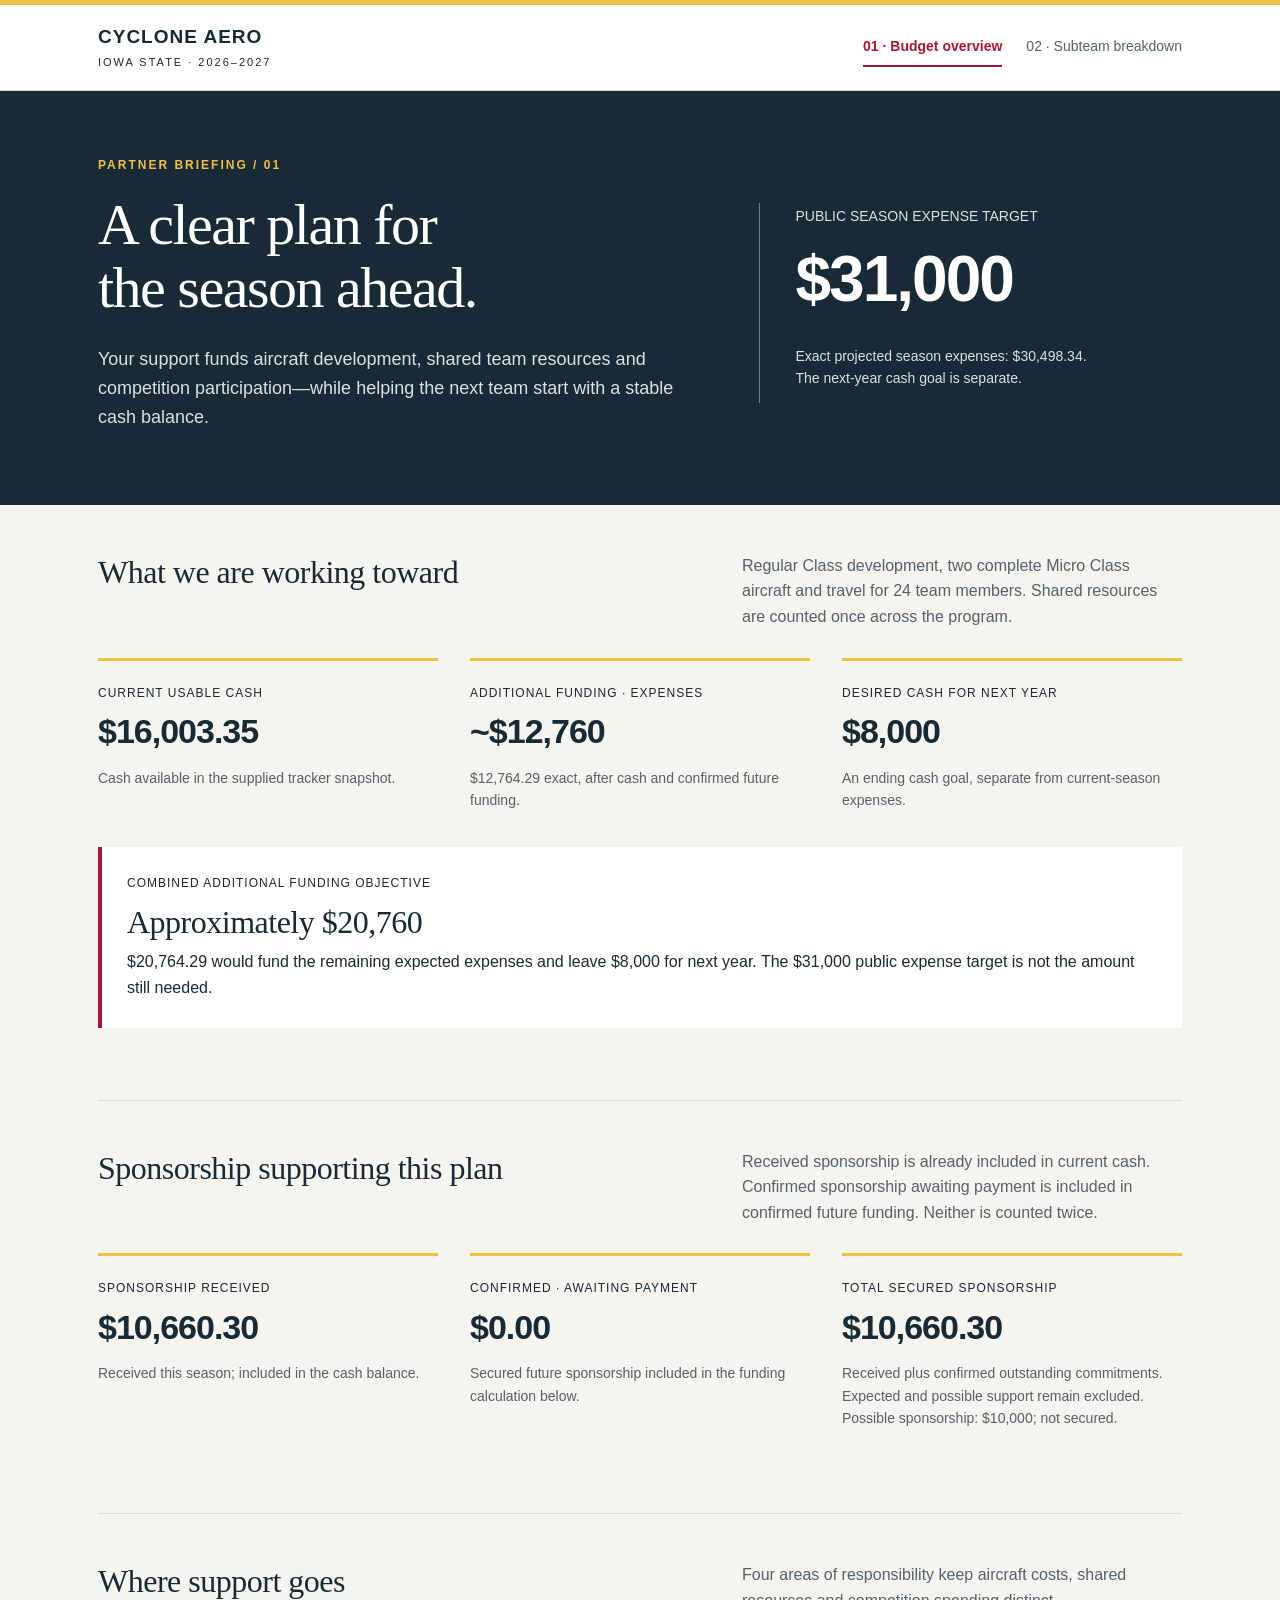
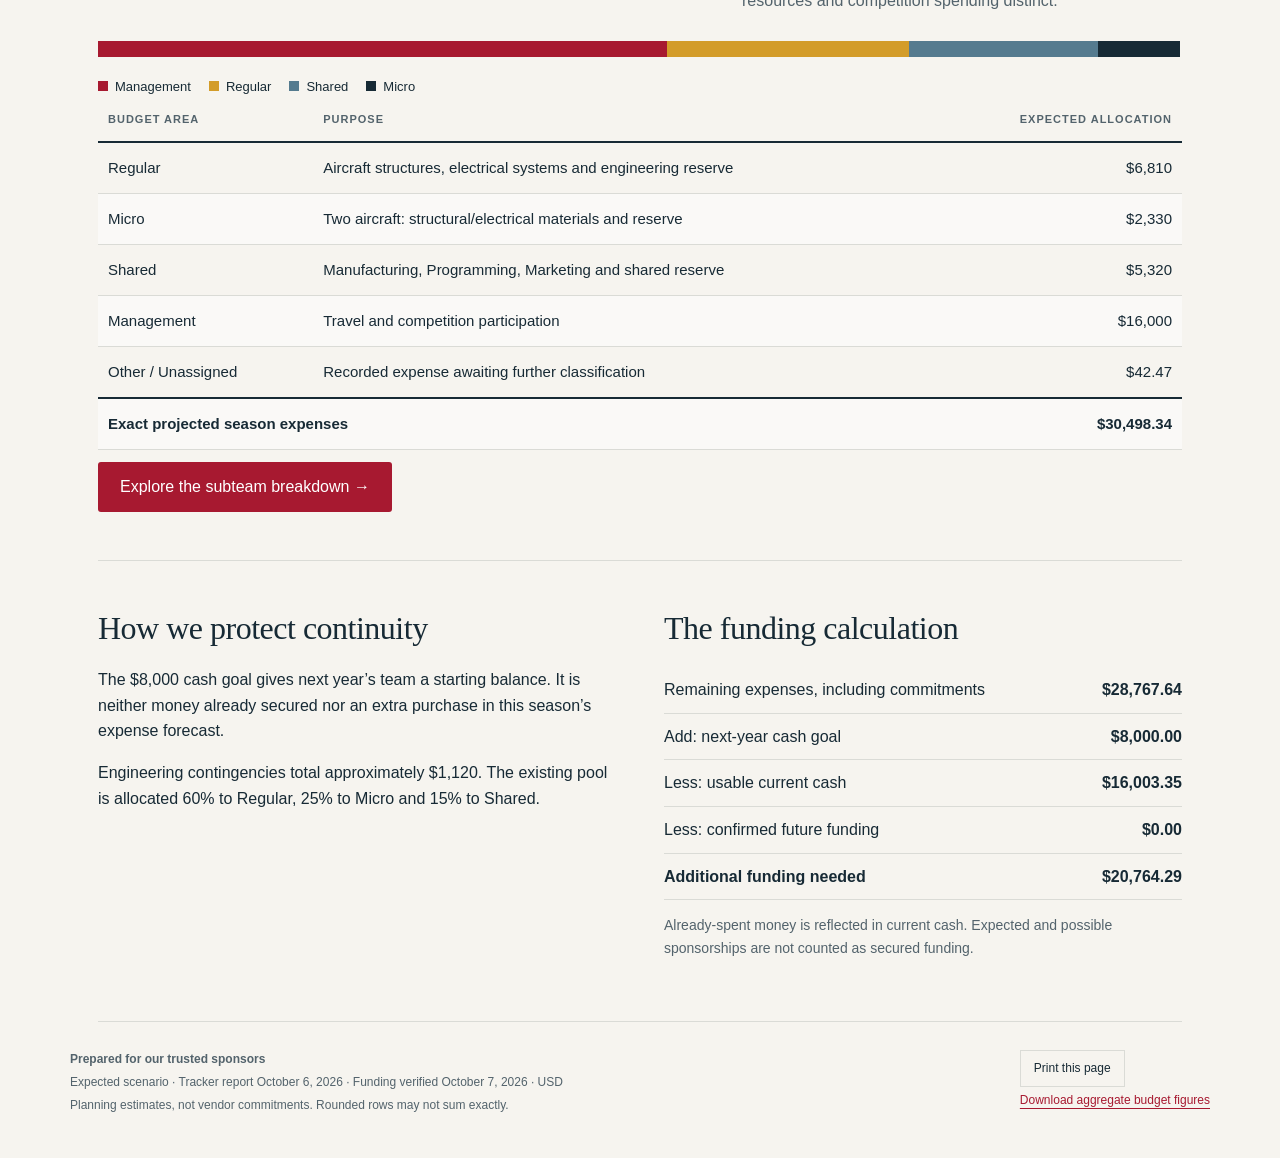
==== index.html @ ca758426 "Publish sponsor briefing with verified cash and sponsorship totals" ====
<!doctype html><html lang="en"><head><meta charset="utf-8"><meta name="viewport" content="width=device-width,initial-scale=1"><meta name="robots" content="noindex,nofollow"><meta name="description" content="Cyclone Aero Design 2026–2027 budget briefing for trusted sponsors. Budget overview and subteam allocations."><title>Budget overview | Cyclone Aero</title><link rel="stylesheet" href="styles.css"></head><body><header><div class="wrap header"><a class="brand" href="index.html">CYCLONE AERO<small>IOWA STATE · 2026–2027</small></a><nav aria-label="Sponsor briefing"><a href="index.html" aria-current="page">01 · Budget overview</a><a href="subteams.html" >02 · Subteam breakdown</a></nav></div></header><main><section class="hero"><div class="wrap hero-grid"><div><div class="eyebrow">Partner briefing / 01</div><h1>A clear plan for<br>the season ahead.</h1><p>Your support funds aircraft development, shared team resources and competition participation—while helping the next team start with a stable cash balance.</p></div><div class="hero-number"><span>PUBLIC SEASON EXPENSE TARGET</span><strong>$31,000</strong><p>Exact projected season expenses: $30,498.34.<br>The next-year cash goal is separate.</p></div></div></section><div class="wrap"><section class="section"><div class="sectionhead"><h2>What we are working toward</h2><p>Regular Class development, two complete Micro Class aircraft and travel for 24 team members. Shared resources are counted once across the program.</p></div><div class="metrics"><div class="metric"><span class="label">Current usable cash</span><strong>$16,003.35</strong><p>Cash available in the supplied tracker snapshot.</p></div><div class="metric"><span class="label">Additional funding · expenses</span><strong>~$12,760</strong><p>$12,764.29 exact, after cash and confirmed future funding.</p></div><div class="metric"><span class="label">Desired cash for next year</span><strong>$8,000</strong><p>An ending cash goal, separate from current-season expenses.</p></div></div><div class="callout"><span class="label">Combined additional funding objective</span><h2 style="margin:8px 0">Approximately $20,760</h2><p>$20,764.29 would fund the remaining expected expenses and leave $8,000 for next year. The $31,000 public expense target is not the amount still needed.</p></div></section><section class="section"><div class="sectionhead"><h2>Sponsorship supporting this plan</h2><p>Received sponsorship is already included in current cash. Confirmed sponsorship awaiting payment is included in confirmed future funding. Neither is counted twice.</p></div><div class="metrics"><div class="metric"><span class="label">Sponsorship received</span><strong>$10,660.30</strong><p>Received this season; included in the cash balance.</p></div><div class="metric"><span class="label">Confirmed · awaiting payment</span><strong>$0.00</strong><p>Secured future sponsorship included in the funding calculation below.</p></div><div class="metric"><span class="label">Total secured sponsorship</span><strong>$10,660.30</strong><p>Received plus confirmed outstanding commitments. Expected and possible support remain excluded. Possible sponsorship: $10,000; not secured.</p></div></div></section><section class="section"><div class="sectionhead"><h2>Where support goes</h2><p>Four areas of responsibility keep aircraft costs, shared resources and competition spending distinct.</p></div><div class="bar" aria-label="Budget distribution by area"><span style="width:52.4619%;background:#a71930" title="Management"></span><span style="width:22.3148%;background:#d39c29" title="Regular"></span><span style="width:17.4315%;background:#557b8f" title="Shared"></span><span style="width:7.6526%;background:#172a35" title="Micro"></span></div><div class="legend"><span><i class="dot" style="background:#a71930"></i>Management</span><span><i class="dot" style="background:#d39c29"></i>Regular</span><span><i class="dot" style="background:#557b8f"></i>Shared</span><span><i class="dot" style="background:#172a35"></i>Micro</span></div><div class="table-wrap"><table><thead><tr><th>Budget area</th><th>Purpose</th><th class="num">Expected allocation</th></tr></thead><tbody><tr><td>Regular</td><td>Aircraft structures, electrical systems and engineering reserve</td><td class="num">$6,810</td></tr><tr><td>Micro</td><td>Two aircraft: structural/electrical materials and reserve</td><td class="num">$2,330</td></tr><tr><td>Shared</td><td>Manufacturing, Programming, Marketing and shared reserve</td><td class="num">$5,320</td></tr><tr><td>Management</td><td>Travel and competition participation</td><td class="num">$16,000</td></tr><tr><td>Other / Unassigned</td><td>Recorded expense awaiting further classification</td><td class="num">$42.47</td></tr><tr class="total"><td colspan="2">Exact projected season expenses</td><td class="num">$30,498.34</td></tr></tbody></table></div><a class="action" href="subteams.html">Explore the subteam breakdown →</a></section><section class="section split"><div><h2>How we protect continuity</h2><p>The $8,000 cash goal gives next year’s team a starting balance. It is neither money already secured nor an extra purchase in this season’s expense forecast.</p><p>Engineering contingencies total approximately $1,120. The existing pool is allocated 60% to Regular, 25% to Micro and 15% to Shared.</p></div><div><h2>The funding calculation</h2><div class="ledgerline"><span>Remaining expenses, including commitments</span><strong>$28,767.64</strong></div><div class="ledgerline"><span>Add: next-year cash goal</span><strong>$8,000.00</strong></div><div class="ledgerline"><span>Less: usable current cash</span><strong>$16,003.35</strong></div><div class="ledgerline"><span>Less: confirmed future funding</span><strong>$0.00</strong></div><div class="ledgerline"><strong>Additional funding needed</strong><strong>$20,764.29</strong></div><p class="muted">Already-spent money is reflected in current cash. Expected and possible sponsorships are not counted as secured funding.</p></div></section></div></main><footer class="wrap footer"><div><strong>Prepared for our trusted sponsors</strong><p>Expected scenario · Tracker report October 6, 2026 · Funding verified October 7, 2026 · USD</p><p>Planning estimates, not vendor commitments. Rounded rows may not sum exactly.</p></div><div><button onclick="window.print()">Print this page</button><p><a href="budget-summary.json" download>Download aggregate budget figures</a></p></div></footer></body></html>
---- styles.css ----
*{box-sizing:border-box} :root{--red:#a71930;--ink:#172a35;--gold:#f1be48;--paper:#f6f4ef;--line:#dadbd6;--muted:#53636c}body{margin:0;background:var(--paper);color:var(--ink);font:16px/1.6 "Segoe UI",Arial,sans-serif}a{color:var(--red);text-underline-offset:4px}a:focus-visible,button:focus-visible{outline:3px solid var(--gold);outline-offset:5px}.wrap{max-width:1140px;margin:auto;padding:0 28px}header{background:white;border-top:5px solid var(--gold);border-bottom:1px solid var(--line)}.header{display:flex;align-items:center;justify-content:space-between;gap:24px;padding-top:21px;padding-bottom:21px}.brand{color:var(--ink);text-decoration:none;font-size:19px;font-weight:800;letter-spacing:1px;line-height:1.2}.brand small{display:block;font-size:11px;font-weight:500;letter-spacing:2px;margin-top:7px}nav{display:flex;gap:24px}nav a{color:var(--muted);font-size:14px;text-decoration:none;padding:7px 0}nav a[aria-current=page]{color:var(--red);border-bottom:2px solid var(--red);font-weight:700}.eyebrow{font-size:12px;letter-spacing:2px;text-transform:uppercase;font-weight:700}.hero{background:var(--ink);color:white;padding:65px 0 55px}.hero .eyebrow{color:var(--gold)}h1{font:normal clamp(36px,5vw,58px)/1.08 Georgia,serif;letter-spacing:-1.5px;max-width:760px;margin:19px 0 26px}h2{font:normal 32px/1.2 Georgia,serif;letter-spacing:-.5px;margin:0 0 20px}h3{font-size:18px;margin:0 0 12px}.hero p{color:#d9e2e5;max-width:690px;font-size:18px}.hero-grid{display:grid;grid-template-columns:1.4fr 1fr;gap:70px;align-items:center}.hero-number{border-left:1px solid #69808c;padding-left:35px}.hero-number strong{display:block;font-size:clamp(44px,5vw,66px);font-weight:600;letter-spacing:-2px;font-variant-numeric:tabular-nums}.hero-number span{font-size:14px;color:#d9e2e5}.hero-number p{font-size:14px}.section{padding:48px 0;border-bottom:1px solid var(--line)}.sectionhead{display:flex;justify-content:space-between;gap:30px;align-items:start}.sectionhead p{max-width:440px;margin:0;color:var(--muted)}.metrics{display:grid;grid-template-columns:repeat(3,1fr);gap:32px;margin:28px 0}.metric{border-top:3px solid var(--gold);padding-top:18px}.metric strong{display:block;font-size:34px;font-weight:600;letter-spacing:-1px;font-variant-numeric:tabular-nums}.metric p{font-size:14px;color:var(--muted);margin:8px 0}.label{font-size:12px;text-transform:uppercase;letter-spacing:1px}.callout{border-left:4px solid var(--red);background:white;padding:22px 25px;margin:24px 0}.callout p{margin:5px 0}.split{display:grid;grid-template-columns:1fr 1fr;gap:48px}.muted{color:var(--muted);font-size:14px}.table-wrap{overflow-x:auto}table{width:100%;border-collapse:collapse;font-size:15px}th{font-size:11px;text-transform:uppercase;letter-spacing:1px;color:var(--muted);text-align:left;border-bottom:2px solid var(--ink)}th,td{padding:13px 10px;vertical-align:top}td{border-bottom:1px solid var(--line)}.num{text-align:right;font-variant-numeric:tabular-nums;white-space:nowrap}tbody tr:nth-child(even){background:#ffffff80}.total td{font-weight:700;border-top:2px solid var(--ink)}.group{background:white;border:1px solid var(--line);padding:27px;margin:24px 0}.group-head{display:flex;justify-content:space-between;align-items:start;gap:20px}.group-head strong{font-size:28px;white-space:nowrap;font-variant-numeric:tabular-nums}.group-head h2{margin-bottom:10px}.group p{margin:5px 0 20px}.group table{table-layout:fixed;min-width:450px}.group th:first-child{width:44%}.group th:nth-child(2){width:30%}.group th:nth-child(3){width:26%}.reserve td{font-style:italic;color:var(--muted)}.action{display:inline-block;background:var(--red);color:white;padding:12px 22px;text-decoration:none;border-radius:3px;margin-top:12px}.ledgerline{display:flex;justify-content:space-between;gap:20px;padding:10px 0;border-bottom:1px solid var(--line)}.ledgerline strong{font-variant-numeric:tabular-nums;white-space:nowrap}.footer{padding:28px 0 38px;display:flex;justify-content:space-between;gap:30px;color:var(--muted);font-size:12px}.footer p{margin:4px 0}button{font:inherit;background:transparent;border:1px solid var(--line);padding:8px 13px;color:var(--ink);cursor:pointer}ul{padding-left:20px}li{margin:10px 0}.bar{display:flex;height:16px;overflow:hidden;margin:20px 0}.bar span{display:block}.legend{display:flex;flex-wrap:wrap;gap:18px;font-size:13px}.dot{display:inline-block;width:10px;height:10px;margin-right:7px} @media(max-width:760px){.hero-grid,.split{grid-template-columns:1fr;gap:26px}.hero-number{border-left:0;border-top:1px solid #69808c;padding:20px 0 0}.hero{padding:35px 0}.wrap{padding-left:20px;padding-right:20px}.header,.sectionhead{align-items:start;flex-direction:column;gap:16px}.metrics{grid-template-columns:1fr;gap:14px}.metric{padding-top:12px}.metric strong{font-size:30px}.section{padding:32px 0}.group{padding:18px}.group-head strong{font-size:23px}.group-head h2{font-size:28px}.footer{flex-direction:column;gap:15px}}@media print{header nav,button,.action{display:none}.hero{background:white;color:var(--ink);padding:20px 0}.hero p,.hero-number span{color:var(--ink)}.hero .eyebrow{color:var(--red)}body{background:white;font-size:11px}.section{padding:20px 0}.group{break-inside:avoid}.wrap{max-width:none}h1{font-size:35px}.footer{padding:15px 0}a{color:inherit}}@media(max-width:760px){.group table{min-width:0;font-size:12px}.group th,.group td{padding:10px 4px}.group th.num{white-space:normal;font-size:10px}.group th:first-child{font-size:10px}}
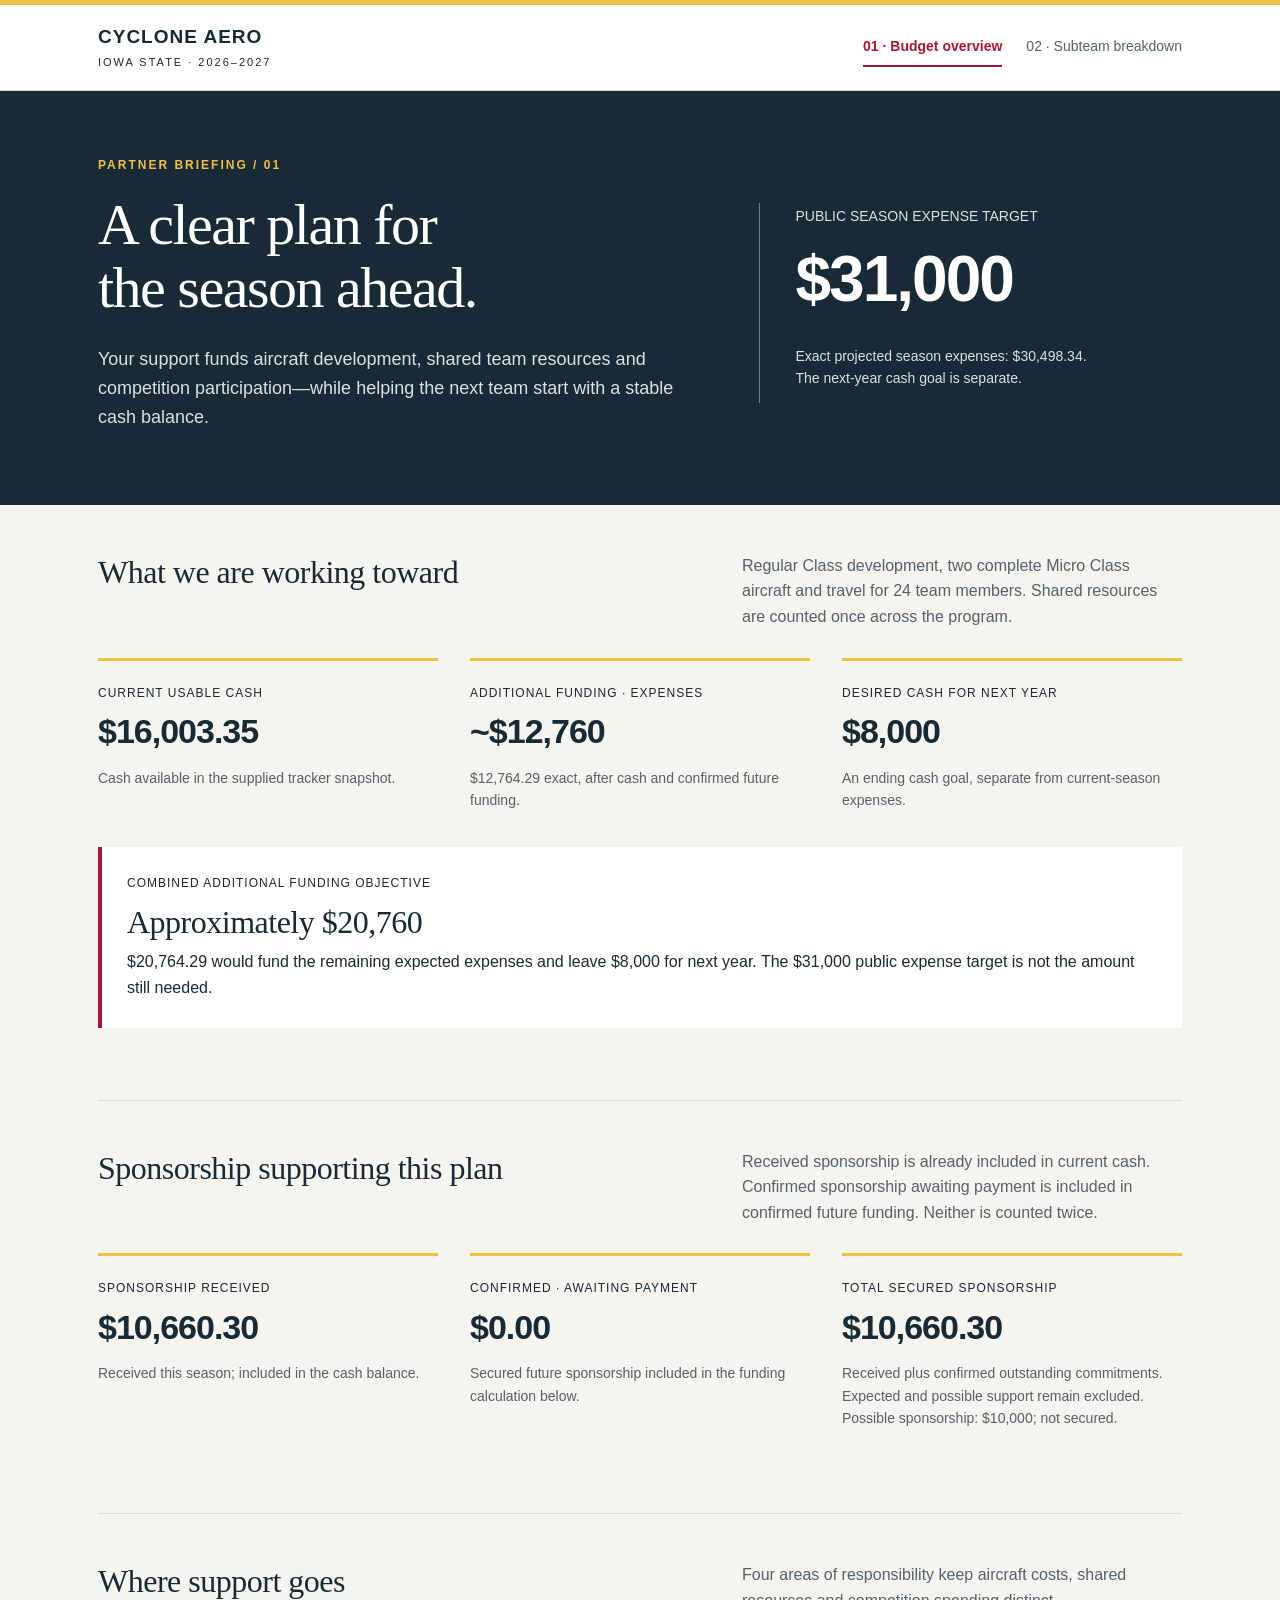
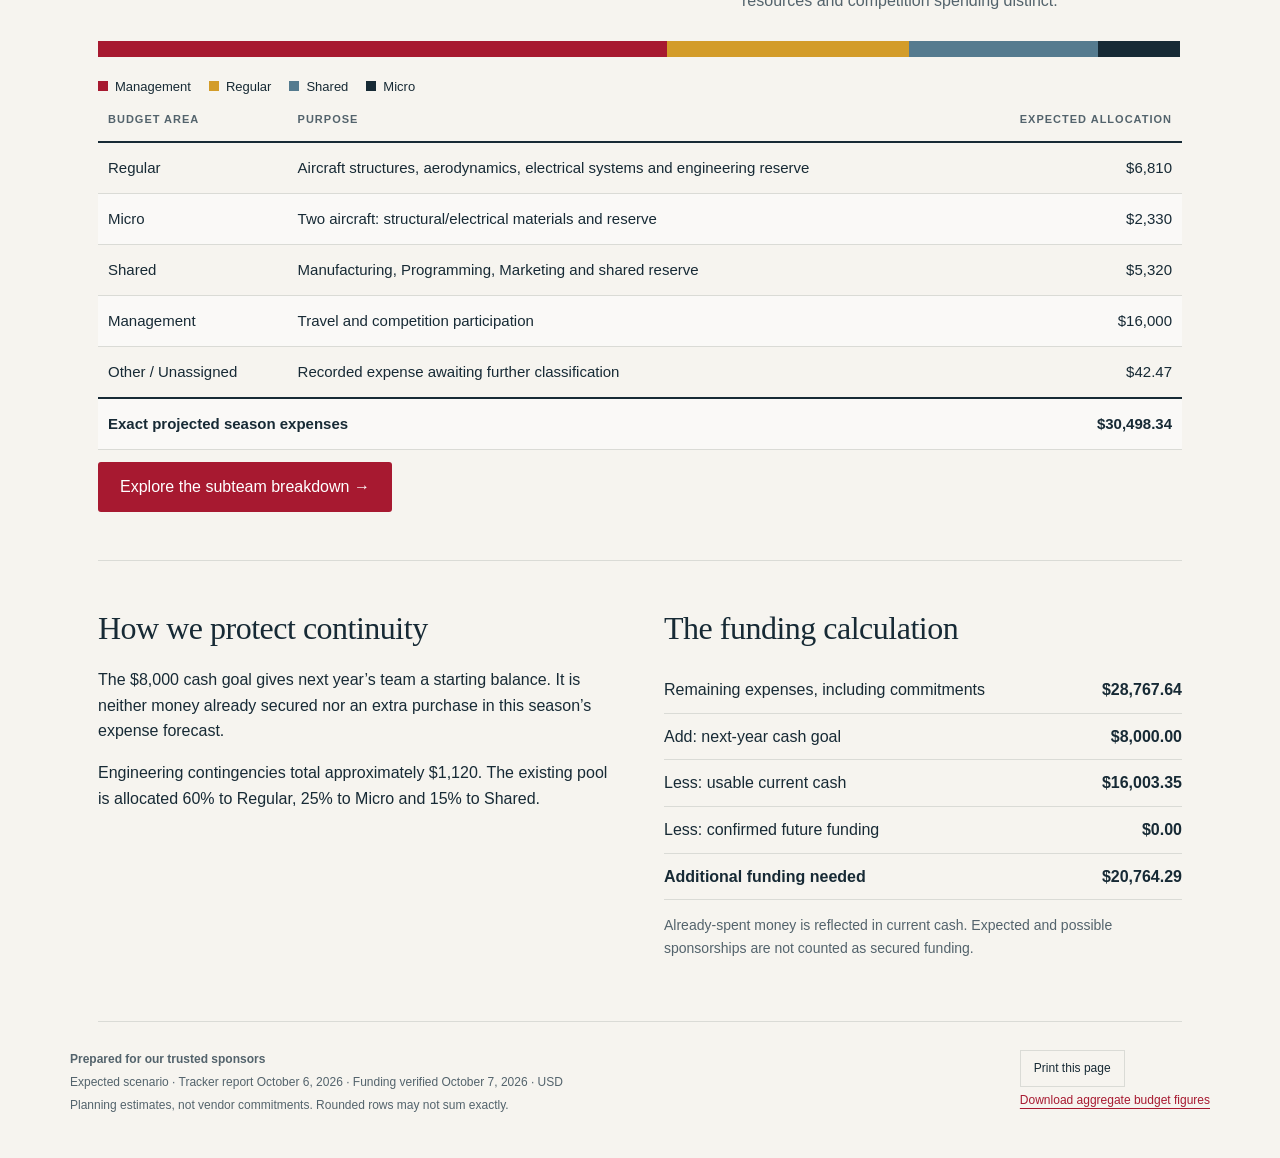
==== commit 150284bd: "Reallocate $890 from Regular Structures to Aerodynamics for wind tunnel model" ====
--- a/index.html
+++ b/index.html
@@ -1 +1 @@
-<!doctype html><html lang="en"><head><meta charset="utf-8"><meta name="viewport" content="width=device-width,initial-scale=1"><meta name="robots" content="noindex,nofollow"><meta name="description" content="Cyclone Aero Design 2026–2027 budget briefing for trusted sponsors. Budget overview and subteam allocations."><title>Budget overview | Cyclone Aero</title><link rel="stylesheet" href="styles.css"></head><body><header><div class="wrap header"><a class="brand" href="index.html">CYCLONE AERO<small>IOWA STATE · 2026–2027</small></a><nav aria-label="Sponsor briefing"><a href="index.html" aria-current="page">01 · Budget overview</a><a href="subteams.html" >02 · Subteam breakdown</a></nav></div></header><main><section class="hero"><div class="wrap hero-grid"><div><div class="eyebrow">Partner briefing / 01</div><h1>A clear plan for<br>the season ahead.</h1><p>Your support funds aircraft development, shared team resources and competition participation—while helping the next team start with a stable cash balance.</p></div><div class="hero-number"><span>PUBLIC SEASON EXPENSE TARGET</span><strong>$31,000</strong><p>Exact projected season expenses: $30,498.34.<br>The next-year cash goal is separate.</p></div></div></section><div class="wrap"><section class="section"><div class="sectionhead"><h2>What we are working toward</h2><p>Regular Class development, two complete Micro Class aircraft and travel for 24 team members. Shared resources are counted once across the program.</p></div><div class="metrics"><div class="metric"><span class="label">Current usable cash</span><strong>$16,003.35</strong><p>Cash available in the supplied tracker snapshot.</p></div><div class="metric"><span class="label">Additional funding · expenses</span><strong>~$12,760</strong><p>$12,764.29 exact, after cash and confirmed future funding.</p></div><div class="metric"><span class="label">Desired cash for next year</span><strong>$8,000</strong><p>An ending cash goal, separate from current-season expenses.</p></div></div><div class="callout"><span class="label">Combined additional funding objective</span><h2 style="margin:8px 0">Approximately $20,760</h2><p>$20,764.29 would fund the remaining expected expenses and leave $8,000 for next year. The $31,000 public expense target is not the amount still needed.</p></div></section><section class="section"><div class="sectionhead"><h2>Sponsorship supporting this plan</h2><p>Received sponsorship is already included in current cash. Confirmed sponsorship awaiting payment is included in confirmed future funding. Neither is counted twice.</p></div><div class="metrics"><div class="metric"><span class="label">Sponsorship received</span><strong>$10,660.30</strong><p>Received this season; included in the cash balance.</p></div><div class="metric"><span class="label">Confirmed · awaiting payment</span><strong>$0.00</strong><p>Secured future sponsorship included in the funding calculation below.</p></div><div class="metric"><span class="label">Total secured sponsorship</span><strong>$10,660.30</strong><p>Received plus confirmed outstanding commitments. Expected and possible support remain excluded. Possible sponsorship: $10,000; not secured.</p></div></div></section><section class="section"><div class="sectionhead"><h2>Where support goes</h2><p>Four areas of responsibility keep aircraft costs, shared resources and competition spending distinct.</p></div><div class="bar" aria-label="Budget distribution by area"><span style="width:52.4619%;background:#a71930" title="Management"></span><span style="width:22.3148%;background:#d39c29" title="Regular"></span><span style="width:17.4315%;background:#557b8f" title="Shared"></span><span style="width:7.6526%;background:#172a35" title="Micro"></span></div><div class="legend"><span><i class="dot" style="background:#a71930"></i>Management</span><span><i class="dot" style="background:#d39c29"></i>Regular</span><span><i class="dot" style="background:#557b8f"></i>Shared</span><span><i class="dot" style="background:#172a35"></i>Micro</span></div><div class="table-wrap"><table><thead><tr><th>Budget area</th><th>Purpose</th><th class="num">Expected allocation</th></tr></thead><tbody><tr><td>Regular</td><td>Aircraft structures, electrical systems and engineering reserve</td><td class="num">$6,810</td></tr><tr><td>Micro</td><td>Two aircraft: structural/electrical materials and reserve</td><td class="num">$2,330</td></tr><tr><td>Shared</td><td>Manufacturing, Programming, Marketing and shared reserve</td><td class="num">$5,320</td></tr><tr><td>Management</td><td>Travel and competition participation</td><td class="num">$16,000</td></tr><tr><td>Other / Unassigned</td><td>Recorded expense awaiting further classification</td><td class="num">$42.47</td></tr><tr class="total"><td colspan="2">Exact projected season expenses</td><td class="num">$30,498.34</td></tr></tbody></table></div><a class="action" href="subteams.html">Explore the subteam breakdown →</a></section><section class="section split"><div><h2>How we protect continuity</h2><p>The $8,000 cash goal gives next year’s team a starting balance. It is neither money already secured nor an extra purchase in this season’s expense forecast.</p><p>Engineering contingencies total approximately $1,120. The existing pool is allocated 60% to Regular, 25% to Micro and 15% to Shared.</p></div><div><h2>The funding calculation</h2><div class="ledgerline"><span>Remaining expenses, including commitments</span><strong>$28,767.64</strong></div><div class="ledgerline"><span>Add: next-year cash goal</span><strong>$8,000.00</strong></div><div class="ledgerline"><span>Less: usable current cash</span><strong>$16,003.35</strong></div><div class="ledgerline"><span>Less: confirmed future funding</span><strong>$0.00</strong></div><div class="ledgerline"><strong>Additional funding needed</strong><strong>$20,764.29</strong></div><p class="muted">Already-spent money is reflected in current cash. Expected and possible sponsorships are not counted as secured funding.</p></div></section></div></main><footer class="wrap footer"><div><strong>Prepared for our trusted sponsors</strong><p>Expected scenario · Tracker report October 6, 2026 · Funding verified October 7, 2026 · USD</p><p>Planning estimates, not vendor commitments. Rounded rows may not sum exactly.</p></div><div><button onclick="window.print()">Print this page</button><p><a href="budget-summary.json" download>Download aggregate budget figures</a></p></div></footer></body></html>+<!doctype html><html lang="en"><head><meta charset="utf-8"><meta name="viewport" content="width=device-width,initial-scale=1"><meta name="robots" content="noindex,nofollow"><meta name="description" content="Cyclone Aero Design 2026–2027 budget briefing for trusted sponsors. Budget overview and subteam allocations."><title>Budget overview | Cyclone Aero</title><link rel="stylesheet" href="styles.css"></head><body><header><div class="wrap header"><a class="brand" href="index.html">CYCLONE AERO<small>IOWA STATE · 2026–2027</small></a><nav aria-label="Sponsor briefing"><a href="index.html" aria-current="page">01 · Budget overview</a><a href="subteams.html" >02 · Subteam breakdown</a></nav></div></header><main><section class="hero"><div class="wrap hero-grid"><div><div class="eyebrow">Partner briefing / 01</div><h1>A clear plan for<br>the season ahead.</h1><p>Your support funds aircraft development, shared team resources and competition participation—while helping the next team start with a stable cash balance.</p></div><div class="hero-number"><span>PUBLIC SEASON EXPENSE TARGET</span><strong>$31,000</strong><p>Exact projected season expenses: $30,498.34.<br>The next-year cash goal is separate.</p></div></div></section><div class="wrap"><section class="section"><div class="sectionhead"><h2>What we are working toward</h2><p>Regular Class development, two complete Micro Class aircraft and travel for 24 team members. Shared resources are counted once across the program.</p></div><div class="metrics"><div class="metric"><span class="label">Current usable cash</span><strong>$16,003.35</strong><p>Cash available in the supplied tracker snapshot.</p></div><div class="metric"><span class="label">Additional funding · expenses</span><strong>~$12,760</strong><p>$12,764.29 exact, after cash and confirmed future funding.</p></div><div class="metric"><span class="label">Desired cash for next year</span><strong>$8,000</strong><p>An ending cash goal, separate from current-season expenses.</p></div></div><div class="callout"><span class="label">Combined additional funding objective</span><h2 style="margin:8px 0">Approximately $20,760</h2><p>$20,764.29 would fund the remaining expected expenses and leave $8,000 for next year. The $31,000 public expense target is not the amount still needed.</p></div></section><section class="section"><div class="sectionhead"><h2>Sponsorship supporting this plan</h2><p>Received sponsorship is already included in current cash. Confirmed sponsorship awaiting payment is included in confirmed future funding. Neither is counted twice.</p></div><div class="metrics"><div class="metric"><span class="label">Sponsorship received</span><strong>$10,660.30</strong><p>Received this season; included in the cash balance.</p></div><div class="metric"><span class="label">Confirmed · awaiting payment</span><strong>$0.00</strong><p>Secured future sponsorship included in the funding calculation below.</p></div><div class="metric"><span class="label">Total secured sponsorship</span><strong>$10,660.30</strong><p>Received plus confirmed outstanding commitments. Expected and possible support remain excluded. Possible sponsorship: $10,000; not secured.</p></div></div></section><section class="section"><div class="sectionhead"><h2>Where support goes</h2><p>Four areas of responsibility keep aircraft costs, shared resources and competition spending distinct.</p></div><div class="bar" aria-label="Budget distribution by area"><span style="width:52.4619%;background:#a71930" title="Management"></span><span style="width:22.3148%;background:#d39c29" title="Regular"></span><span style="width:17.4315%;background:#557b8f" title="Shared"></span><span style="width:7.6526%;background:#172a35" title="Micro"></span></div><div class="legend"><span><i class="dot" style="background:#a71930"></i>Management</span><span><i class="dot" style="background:#d39c29"></i>Regular</span><span><i class="dot" style="background:#557b8f"></i>Shared</span><span><i class="dot" style="background:#172a35"></i>Micro</span></div><div class="table-wrap"><table><thead><tr><th>Budget area</th><th>Purpose</th><th class="num">Expected allocation</th></tr></thead><tbody><tr><td>Regular</td><td>Aircraft structures, aerodynamics, electrical systems and engineering reserve</td><td class="num">$6,810</td></tr><tr><td>Micro</td><td>Two aircraft: structural/electrical materials and reserve</td><td class="num">$2,330</td></tr><tr><td>Shared</td><td>Manufacturing, Programming, Marketing and shared reserve</td><td class="num">$5,320</td></tr><tr><td>Management</td><td>Travel and competition participation</td><td class="num">$16,000</td></tr><tr><td>Other / Unassigned</td><td>Recorded expense awaiting further classification</td><td class="num">$42.47</td></tr><tr class="total"><td colspan="2">Exact projected season expenses</td><td class="num">$30,498.34</td></tr></tbody></table></div><a class="action" href="subteams.html">Explore the subteam breakdown →</a></section><section class="section split"><div><h2>How we protect continuity</h2><p>The $8,000 cash goal gives next year’s team a starting balance. It is neither money already secured nor an extra purchase in this season’s expense forecast.</p><p>Engineering contingencies total approximately $1,120. The existing pool is allocated 60% to Regular, 25% to Micro and 15% to Shared.</p></div><div><h2>The funding calculation</h2><div class="ledgerline"><span>Remaining expenses, including commitments</span><strong>$28,767.64</strong></div><div class="ledgerline"><span>Add: next-year cash goal</span><strong>$8,000.00</strong></div><div class="ledgerline"><span>Less: usable current cash</span><strong>$16,003.35</strong></div><div class="ledgerline"><span>Less: confirmed future funding</span><strong>$0.00</strong></div><div class="ledgerline"><strong>Additional funding needed</strong><strong>$20,764.29</strong></div><p class="muted">Already-spent money is reflected in current cash. Expected and possible sponsorships are not counted as secured funding.</p></div></section></div></main><footer class="wrap footer"><div><strong>Prepared for our trusted sponsors</strong><p>Expected scenario · Tracker report October 6, 2026 · Funding verified October 7, 2026 · USD</p><p>Planning estimates, not vendor commitments. Rounded rows may not sum exactly.</p></div><div><button onclick="window.print()">Print this page</button><p><a href="budget-summary.json" download>Download aggregate budget figures</a></p></div></footer></body></html>
